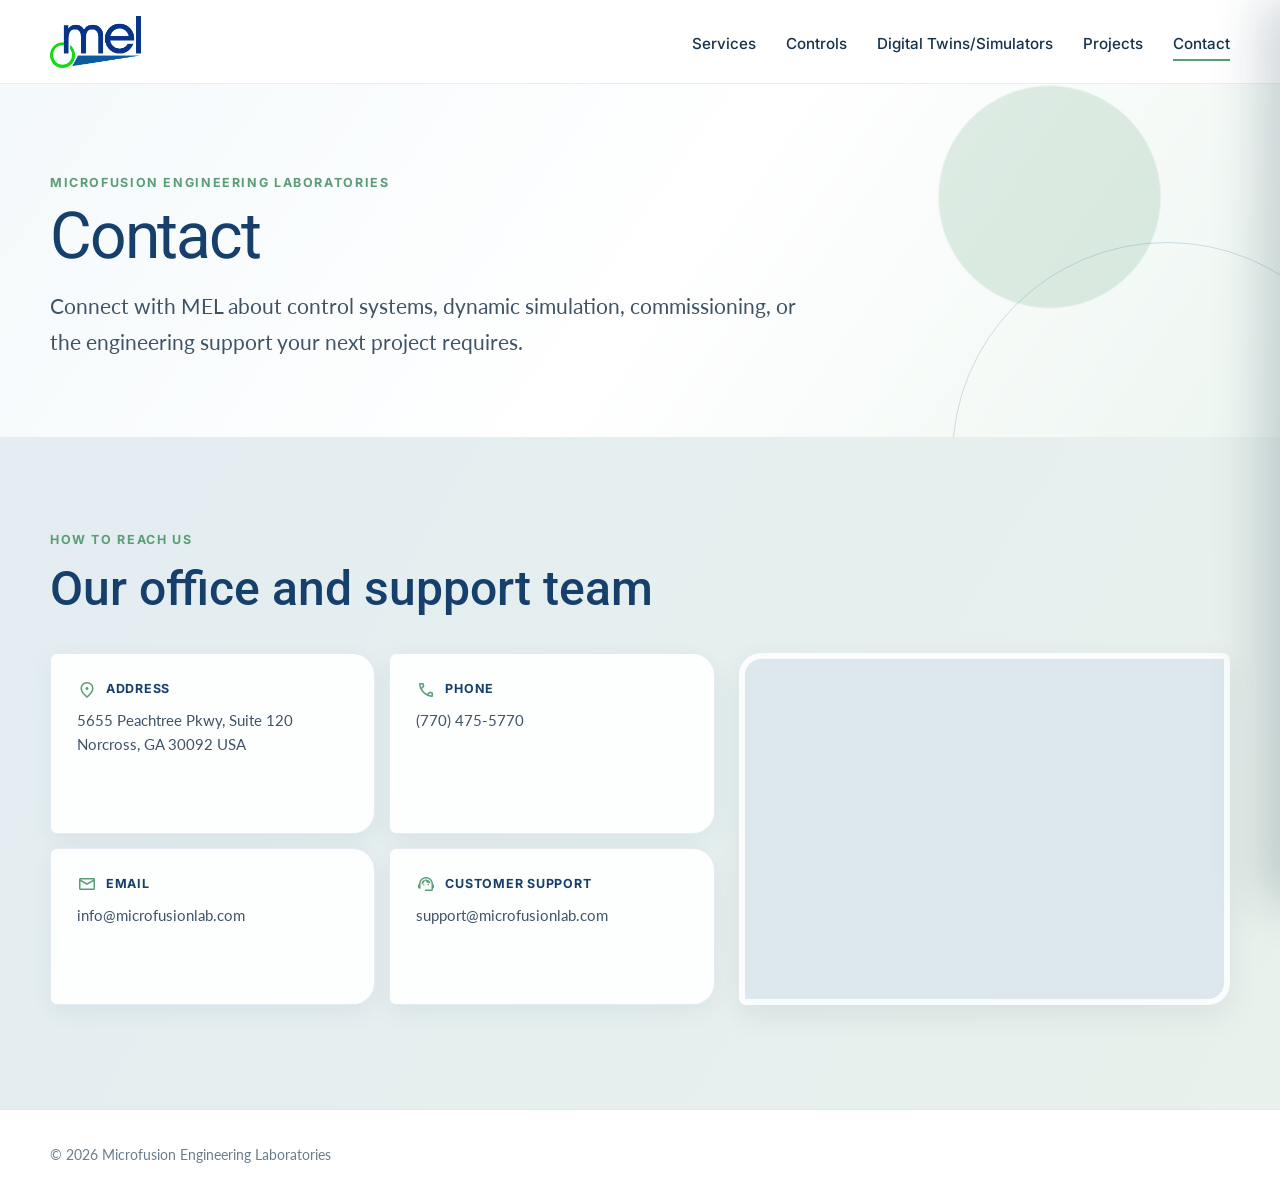
==== contact/index.html @ 8d06dac6 "updates to styling elements, layout, colors. Project page layout and image updates" ====
<!DOCTYPE html>
<html lang="en">
<head>
  <meta charset="UTF-8">
  <meta name="viewport" content="width=device-width, initial-scale=1.0">
  <meta name="description" content="Contact Microfusion Engineering Laboratories for control systems, simulation, commissioning, and engineering support.">
  <title>Contact | MicroFusion</title>

  <link rel="shortcut icon" href="../favicon.ico" type="image/x-icon">
  <link rel="preconnect" href="https://fonts.googleapis.com">
  <link rel="preconnect" href="https://fonts.gstatic.com" crossorigin>
  <link href="https://fonts.googleapis.com/css2?family=Inter:wght@300;400;500;600;700&family=Lato:wght@300;400;700&family=Roboto:wght@300;400;500;700&display=swap" rel="stylesheet">
  <link href="https://fonts.googleapis.com/css2?family=Material+Symbols+Outlined" rel="stylesheet">
  <link rel="stylesheet" href="../styles/main.css">
</head>

<body class="contact-page">
  <header class="site-header">
    <div class="container site-header__inner">
      <a href="../" class="site-header__logo" aria-label="MicroFusion home">
        <img src="../assets/images/mellogo-original.png" alt="MicroFusion Logo">
      </a>

      <nav class="site-nav" aria-label="Primary navigation">
        <a class="site-nav__link" href="../#services">Services</a>
        <a class="site-nav__link" href="../#controls">Controls</a>
        <a class="site-nav__link" href="../#digital-twins">Digital Twins/Simulators</a>
        <a class="site-nav__link" href="../projects/">Projects</a>
        <a class="site-nav__link active" href="./" aria-current="page">Contact</a>
      </nav>

      <button class="nav-toggle" id="navToggle" aria-label="Open menu" aria-controls="mobileNav" aria-expanded="false">☰</button>
    </div>
  </header>

  <div class="nav-backdrop" id="navBackdrop" hidden></div>

  <nav class="mobile-nav" id="mobileNav" aria-label="Mobile navigation" hidden>
    <div class="mobile-nav__header">
      <span class="mobile-nav__title">Menu</span>
      <button class="mobile-nav__close" id="navClose" aria-label="Close menu">✕</button>
    </div>
    <a class="mobile-nav__link" href="../#services">Services</a>
    <a class="mobile-nav__link" href="../#controls">Controls</a>
    <a class="mobile-nav__link" href="../#digital-twins">Digital Twins/Simulators</a>
    <a class="mobile-nav__link" href="../projects/">Projects</a>
    <a class="mobile-nav__link active" href="./" aria-current="page">Contact</a>
  </nav>

  <main>
    <section class="page-hero contact-hero">
      <div class="container page-hero__inner">
        <span class="eyebrow">MicroFusion Engineering Laboratories</span>
        <h1>Contact</h1>
        <p>
          Connect with MEL about control systems, dynamic simulation, commissioning,
          or the engineering support your next project requires.
        </p>
      </div>
    </section>

    <section class="contact-page-contact" aria-labelledby="contact-details-title">
      <div class="container">
        <div class="contact-page-heading">
          <span class="section-kicker">How to reach us</span>
          <h2 class="section-title" id="contact-details-title">Our office and support team</h2>
          <!-- <p>Reach our team directly or use the map to locate our Norcross, Georgia office.</p> -->
        </div>

        <div class="contact-layout">
          <div class="contact-panel">
            <div class="contact-card">
              <div class="contact-label">
                <span class="material-symbols-outlined contact-icon">location_on</span>
                Address
              </div>
              <div class="contact-value address">
                <a href="https://maps.app.goo.gl/mSvgAo5JVKXqEtjM9" target="_blank" rel="noopener noreferrer">
                  5655 Peachtree Pkwy, Suite 120<br>
                  Norcross, GA 30092 USA
                </a>
              </div>
            </div>

            <div class="contact-card">
              <div class="contact-label">
                <span class="material-symbols-outlined contact-icon">phone</span>
                Phone
              </div>
              <div class="contact-value">
                <a href="tel:+17704755770">(770) 475-5770</a>
              </div>
            </div>

            <div class="contact-card">
              <div class="contact-label">
                <span class="material-symbols-outlined contact-icon">email</span>
                Email
              </div>
              <div class="contact-value">
                <a href="mailto:info@microfusionlab.com">info@microfusionlab.com</a>
              </div>
            </div>

            <div class="contact-card">
              <div class="contact-label">
                <span class="material-symbols-outlined contact-icon">support_agent</span>
                Customer Support
              </div>
              <div class="contact-value">
                <a href="mailto:support@microfusionlab.com">support@microfusionlab.com</a>
              </div>
            </div>
          </div>

          <div class="map-card">
            <iframe
              src="https://www.google.com/maps/embed?pb=!1m18!1m12!1m3!1d3309.0489868190098!2d-84.22823152408021!3d33.9655803731898!2m3!1f0!2f0!3f0!3m2!1i1024!2i768!4f13.1!3m3!1m2!1s0x88f5a0b836dc0383%3A0xdf28c80600c2f435!2sMicrofusion%20Engineering!5e0!3m2!1sen!2sus!4v1772068698917!5m2!1sen!2sus"
              title="MicroFusion office location"
              allowfullscreen
              loading="lazy"
              referrerpolicy="no-referrer-when-downgrade">
            </iframe>
          </div>
        </div>
      </div>
    </section>
  </main>

  <footer class="site-footer">
    <div class="container site-footer__inner">
      <p>&copy; <span id="year">2026</span> Microfusion Engineering Laboratories</p>
    </div>
  </footer>

  <script type="module" src="../scripts/main.js"></script>
</body>
</html>
---- styles/main.css ----
:root {
  --brand: #173f6b;
  --brand-rgb: 23, 63, 107;
  --brand-light: #2e73a6;
  --brand-light-rgb: 46, 115, 166;
  --brand-green: #5a9d76;
  --brand-green-rgb: 90, 157, 118;
  --ink: #17324b;
  --text: #405365;
  --muted: #6b7d8c;
  --surface: #ffffff;
  --surface-soft: #f4f8fa;
  --line: #dfe8ed;
  --shadow-sm: 0 10px 30px rgba(20, 53, 78, 0.08);
  --shadow-lg: 0 28px 70px rgba(18, 48, 72, 0.16);
  --radius: 8px;
  --radius-lg: 26px;
  --container: 1180px;
  --header-height: 84px;
}

*,
*::before,
*::after {
  box-sizing: border-box;
}

html {
  scroll-behavior: smooth;
  scroll-padding-top: var(--header-height);
}

body {
  margin: 0;
  overflow-x: hidden;
  font-family: "Lato", sans-serif;
  color: var(--text);
  background: var(--surface);
  line-height: 1.65;
}

body.nav-open {
  overflow: hidden;
}

img {
  display: block;
  max-width: 100%;
}

a {
  color: inherit;
  text-decoration: none;
}

button,
input,
textarea {
  font: inherit;
}

.container {
  width: min(calc(100% - 40px), var(--container));
  margin-inline: auto;
}

.section {
  padding: 92px 0;
}

.section-title {
  margin: 0;
  font-family: "Roboto", sans-serif;
  font-size: clamp(2rem, 4vw, 3rem);
  font-weight: 500;
  line-height: 1.1;
  color: var(--brand);
}

.section-lead {
  max-width: 820px;
  margin: 20px auto 0;
  color: var(--text);
  font-size: 1.08rem;
  line-height: 1.75;
  text-align: center;
}

.section-kicker,
.eyebrow {
  display: inline-block;
  margin-bottom: 12px;
  font-family: "Inter", sans-serif;
  color: var(--brand-green);
  font-size: 0.78rem;
  font-weight: 700;
  letter-spacing: 0.13em;
  text-transform: uppercase;
}

.btn {
  display: inline-flex;
  align-items: center;
  justify-content: center;
  min-height: 46px;
  padding: 10px 22px;
  border: 1px solid var(--brand);
  border-radius: 999px;
  font-family: "Inter", sans-serif;
  font-size: 1.1rem;
  font-weight: 600;
  transition: color 180ms ease, background 180ms ease, transform 180ms ease, box-shadow 180ms ease;
}

.btn--primary {
  color: var(--brand);
  background: transparent;
}

.btn--primary:hover,
.btn--primary:focus-visible {
  color: #fff;
  background: var(--brand);
  box-shadow: 0 8px 20px rgba(var(--brand-rgb), 0.2);
  transform: translateY(-2px);
}

.btn-project {
  gap: 10px;
  min-height: 54px;
  padding: 8px 24px 8px 10px;
  border-color: rgba(var(--brand-green-rgb), 0.68);
  color: var(--brand);
  background: linear-gradient(120deg, rgba(var(--brand-green-rgb), 0.13), rgba(255, 255, 255, 0.96));
  box-shadow: 0 8px 22px rgba(var(--brand-rgb), 0.1);
  font-size: 1.1em;
}

.btn-project__icon {
  display: inline-flex;
  align-items: center;
  justify-content: center;
  width: 36px;
  height: 36px;
  border-radius: 50%;
  color: #fff;
  background: var(--brand-green);
  font-size: 1.25rem;
  font-variation-settings: "wght" 450;
  transition: color 180ms ease, background 180ms ease, transform 180ms ease;
}

.btn-project:hover,
.btn-project:focus-visible {
  border-color: var(--brand-green);
  background: var(--brand-green);
  box-shadow: 0 12px 28px rgba(var(--brand-green-rgb), 0.25);
}

.btn-project:hover .btn-project__icon,
.btn-project:focus-visible .btn-project__icon {
  color: var(--brand-green);
  background: #fff;
}

/* Header and navigation */
.site-header {
  position: sticky;
  z-index: 100;
  top: 0;
  height: var(--header-height);
  border-bottom: 1px solid rgba(var(--brand-rgb), 0.09);
  /* background: rgba(255, 255, 255, 0.94); */
  background: rgba(255, 255, 255, 0.2);
  backdrop-filter: blur(14px);
}

.site-header__inner {
  display: flex;
  align-items: center;
  justify-content: space-between;
  height: 100%;
}

.site-header__logo img,
.site-footer__logo img {
  width: auto;
  height: 52px;
}

.site-nav {
  display: flex;
  align-items: center;
  gap: 30px;
}

.site-nav__link {
  position: relative;
  padding: 31px 0 27px;
  font-family: "Inter", sans-serif;
  color: var(--ink);
  font-size: 0.95rem;
  font-weight: 500;
}

.site-nav__link::after {
  position: absolute;
  right: 0;
  bottom: 22px;
  left: 0;
  height: 2px;
  background: var(--brand-green);
  content: "";
  transform: scaleX(0);
  transform-origin: right;
  transition: transform 180ms ease;
}

.site-nav__link:hover::after,
.site-nav__link.active::after {
  transform: scaleX(1);
  transform-origin: left;
}

.nav-toggle,
.mobile-nav__close {
  border: 0;
  color: var(--brand);
  background: transparent;
  cursor: pointer;
}

.nav-toggle {
  display: none;
  padding: 8px;
  font-size: 1.6rem;
}

.nav-backdrop {
  position: fixed;
  z-index: 190;
  inset: 0;
  background: rgba(10, 35, 54, 0.42);
  opacity: 0;
  transition: opacity 250ms ease;
}

.mobile-nav {
  position: fixed;
  z-index: 200;
  top: 0;
  right: 0;
  display: flex;
  flex-direction: column;
  width: min(86vw, 360px);
  height: 100dvh;
  padding: 24px;
  /* background: #fff; */
  background: rgba(255, 255, 255, 0.9);
  box-shadow: -18px 0 48px rgba(18, 48, 72, 0.2);
  transform: translateX(100%);
  transition: transform 250ms ease;
}

.mobile-nav__header {
  display: flex;
  align-items: center;
  justify-content: space-between;
  padding-bottom: 18px;
  border-bottom: 1px solid var(--line);
}

.mobile-nav__title {
  font-family: "Roboto", sans-serif;
  color: var(--brand);
  font-size: 1.3rem;
  font-weight: 500;
}

.mobile-nav__close {
  padding: 6px;
  font-size: 1.3rem;
}

.mobile-nav__link {
  padding: 16px 4px;
  border-bottom: 1px solid var(--line);
  font-family: "Inter", sans-serif;
  /* color: var(--ink); */
  color: var(--brand);
  font-weight: 500;
}

.mobile-nav__link.active {
  color: var(--brand-green);
}

.nav-open .nav-backdrop {
  opacity: 1;
}

.nav-open .mobile-nav {
  transform: translateX(0);
}

/* Support the shared navigation script used by the homepage. */
.mobile-nav.is-open {
  transform: translateX(0);
}

body:has(.mobile-nav.is-open) .nav-backdrop {
  opacity: 1;
}

/* Homepage-compatible foundations */
.hero__inner {
  display: grid;
  grid-template-columns: 1fr 1fr;
  align-items: center;
  gap: 70px;
}

.hero__title {
  margin: 0 0 22px;
  font-family: "Roboto", sans-serif;
  color: var(--brand);
  font-size: clamp(2.5rem, 5vw, 4rem);
  font-weight: 400;
  line-height: 1.02;
}

.hero__text {
  margin: 0 0 30px;
  font-size: 1.08rem;
}

.hero__image {
  width: 100%;
  border-radius: var(--radius-lg);
  box-shadow: var(--shadow-lg);
}

.services,
.digital-twins {
  background: var(--surface-soft);
}

.feature-grid {
  display: grid;
  grid-template-columns: repeat(3, minmax(0, 1fr));
  gap: 24px;
  margin-top: 46px;
}

.feature-card {
  position: relative;
  overflow: hidden;
  padding: 30px;
  border: 1px solid rgba(var(--brand-light-rgb), 0.16);
  border-radius: var(--radius);
  background: #fff;
  box-shadow: var(--shadow-sm);
}

.feature-card::after {
  position: absolute;
  top: -58px;
  right: -58px;
  width: 116px;
  height: 116px;
  border-radius: 50%;
  background: rgba(var(--brand-light-rgb), 0.1);
  content: "";
}

.feature-icon {
  color: var(--brand-green);
  font-size: 2rem;
}

.feature-label {
  display: block;
  margin-top: 14px;
  font-family: "Roboto", sans-serif;
  color: var(--brand);
  font-size: 1.25rem;
  font-weight: 500;
}

.section-cta {
  margin-top: 26px;
  text-align: center;
}

/* Homepage rhythm and section alignment */
.home-page .section {
  padding-block: 74px;
}

.home-page .hero.section {
  padding-block: 68px;
}

.home-page .services {
  padding-block: 62px;
}

.home-page .services .section-title,
.home-page .controls .section-title,
.home-page .digital-twins .section-title {
  text-align: center;
}

.home-page .services .section-lead,
.home-page .controls .section-lead,
.home-page .digital-twins .section-lead {
  max-width: 900px;
  margin-top: 16px;
  text-align: center;
}

.home-page .feature-grid {
  grid-auto-rows: 1fr;
  margin-top: 36px;
}

.home-page .feature-card {
  display: flex;
  flex-direction: column;
  min-height: 320px;
}

.home-page .feature-card p {
  margin-bottom: 0;
}

.home-page .section-cta + .feature-grid {
  margin-top: 34px;
}

/* Projects page */
.page-hero {
  position: relative;
  overflow: hidden;
  padding: 94px 0 86px;
  background:
    radial-gradient(circle at 82% 32%, rgba(var(--brand-green-rgb), 0.18) 0 110px, transparent 112px),
    linear-gradient(125deg, #f4f9fb 0%, #fff 52%, #edf6f1 100%);
}

.page-hero::after {
  position: absolute;
  right: -8vw;
  bottom: -235px;
  width: 430px;
  height: 430px;
  border: 1px solid rgba(var(--brand-light-rgb), 0.22);
  border-radius: 50%;
  content: "";
}

.page-hero__inner {
  position: relative;
  z-index: 1;
}

.page-hero h1 {
  max-width: 760px;
  margin: 0 0 20px;
  font-family: "Roboto", sans-serif;
  color: var(--brand);
  font-size: clamp(3rem, 7vw, 4rem);
  font-weight: 400;
  letter-spacing: -0.035em;
  line-height: 0.98;
}

.page-hero p {
  max-width: 730px;
  margin: 0;
  color: var(--text);
  font-size: clamp(1.05rem, 1.7vw, 1.3rem);
  line-height: 1.7;
}

.projects-showcase {
  position: relative;
  overflow: hidden;
  padding-top: 110px;
  /* padding-top: 110px; */
  padding-top: 50px;
}

.projects-showcase::before {
  position: absolute;
  top: 330px;
  /* top: 330px; */
  right: -230px;
  width: 560px;
  height: 560px;
  border-radius: 50%;
  background: rgba(var(--brand-light-rgb), 0.035);
  content: "";
}

.projects-intro {
  display: grid;
  grid-template-columns: 0.8fr 1.2fr;
  align-items: end;
  gap: 70px;
  margin-bottom: 66px;
  margin-bottom: 50px;
}

.projects-intro p {
  max-width: 610px;
  margin: 0 0 4px;
  padding-left: 28px;
  border-left: 2px solid rgba(var(--brand-green-rgb), 0.55);
  font-size: 1.08rem;
}

.projects-flow {
  position: relative;
  display: grid;
  grid-template-columns: minmax(0, 1.07fr) minmax(360px, 0.93fr);
  align-items: start;
  gap: 0;
  padding: 42px 36px 58px 0;
}

.projects-flow::before {
  position: absolute;
  z-index: -1;
  inset: 0 0 0 8%;
  border-radius: 52px 12px 52px 12px;
  background: linear-gradient(145deg, #f4f8fa 0%, #f9fcfb 52%, #eef7f1 100%);
  content: "";
}

.projects-flow::after {
  position: absolute;
  z-index: -1;
  top: -25px;
  right: 25%;
  width: 150px;
  height: 75px;
  border: 1px solid rgba(var(--brand-green-rgb), 0.28);
  border-bottom: 0;
  border-radius: 150px 150px 0 0;
  content: "";
}

.project-list {
  position: relative;
  z-index: 3;
  display: flex;
  flex-direction: column;
  gap: 13px;
}

.project-item {
  display: grid;
  grid-template-columns: 42px minmax(0, 1fr);
  gap: 18px;
  padding: 23px 26px;
  border: 1px solid rgba(var(--brand-rgb), 0.09);
  border-radius: 6px 24px 24px 6px;
  background: rgba(255, 255, 255, 0.96);
  box-shadow: 0 8px 26px rgba(23, 63, 107, 0.055);
  transition: border-color 180ms ease, box-shadow 180ms ease, transform 180ms ease;
}

.project-item:nth-child(3n + 2) {
  margin-right: -24px;
  margin-left: 24px;
}

.project-item:nth-child(3n) {
  margin-right: -44px;
  margin-left: 44px;
}

.project-item:hover {
  border-color: rgba(var(--brand-green-rgb), 0.45);
  box-shadow: 0 15px 36px rgba(23, 63, 107, 0.1);
  transform: translateX(6px);
}

.project-item__number {
  padding-top: 2px;
  font-family: "Inter", sans-serif;
  color: var(--brand-green);
  font-size: 0.73rem;
  font-weight: 700;
  letter-spacing: 0.1em;
}

.project-item h3 {
  margin: 0 0 7px;
  font-family: "Roboto", sans-serif;
  color: var(--brand);
  font-size: clamp(1.12rem, 1.6vw, 1.35rem);
  font-weight: 500;
  line-height: 1.28;
}

.project-item p {
  margin: 0;
  color: var(--text);
  font-size: 0.95rem;
  line-height: 1.58;
}

.project-visual {
  position: sticky;
  z-index: 2;
  top: calc(var(--header-height) + 28px);
  min-height: 720px;
  margin-left: -22px;
}

.project-collage {
  position: relative;
  min-height: 720px;
}

.project-collage::before {
  position: absolute;
  top: 80px;
  right: 22px;
  width: 310px;
  height: 310px;
  border-radius: 50%;
  background: linear-gradient(145deg, rgba(var(--brand-light-rgb), 0.15), rgba(var(--brand-green-rgb), 0.13));
  content: "";
}

.collage-photo {
  position: absolute;
  overflow: hidden;
  margin: 0;
  border: 7px solid #fff;
  background: #e7eef2;
  box-shadow: var(--shadow-lg);
}

.collage-photo img {
  width: 100%;
  height: 100%;
  object-fit: cover;
  transition: transform 600ms ease;
}

.collage-photo:hover img {
  transform: scale(1.04);
}

.collage-photo--one {
  z-index: 1;
  top: 18px;
  left: 8%;
  width: 78%;
  aspect-ratio: 4 / 3;
  border-radius: 7px 60px 7px 7px;
  transform: rotate(2.5deg);
}

.collage-photo--two {
  z-index: 3;
  top: 246px;
  right: -10px;
  width: 64%;
  aspect-ratio: 5 / 4;
  border-radius: 50% 7px 7px 7px;
  transform: rotate(-3deg);
}

.collage-photo--three {
  z-index: 2;
  top: 390px;
  left: 2%;
  width: 63%;
  aspect-ratio: 4 / 3;
  border-radius: 7px 7px 58px 7px;
  transform: rotate(3.5deg);
}

.collage-photo--four {
  z-index: 4;
  right: 5%;
  bottom: 8px;
  width: 52%;
  aspect-ratio: 1 / 1;
  border-radius: 50%;
  transform: rotate(-2deg);
}

.collage-caption {
  position: absolute;
  z-index: 6;
  top: 184px;
  left: -12px;
  display: flex;
  align-items: center;
  gap: 12px;
  padding: 14px 18px;
  border-radius: 999px;
  color: #fff;
  background: var(--brand);
  box-shadow: 0 14px 30px rgba(var(--brand-rgb), 0.25);
}

.collage-caption .material-symbols-outlined {
  color: #a9d7b9;
}

.collage-caption p {
  margin: 0;
  font-size: 0.8rem;
  line-height: 1.35;
}

.collage-caption strong {
  font-family: "Inter", sans-serif;
  font-weight: 600;
}

/* Contact and footer */
.contact {
  background: linear-gradient(120deg, #edf5f8, #f3f8f4);
  background: linear-gradient(120deg, #e3edf2, #e8f1eb);
}

.contact__inner {
  display: flex;
  align-items: center;
  justify-content: space-between;
  gap: 50px;
}

.contact__content .section-lead {
  max-width: 680px;
  margin: 16px 0 0;
  text-align: left;
}

.contact .btn {
  flex: 0 0 auto;
}

.home-contact {
  position: relative;
  overflow: hidden;
  padding-block: 58px !important;
}

.contact-heading {
  position: relative;
  z-index: 1;
  display: flex;
  align-items: end;
  justify-content: space-between;
  gap: 48px;
  margin-bottom: 28px;
}

.contact-heading .section-kicker {
  margin-bottom: 7px;
}

.contact-heading p {
  max-width: 590px;
  margin: 0 0 4px;
  color: var(--text);
  font-size: 1.03rem;
  line-height: 1.6;
}

.contact-layout {
  position: relative;
  z-index: 1;
  display: grid;
  grid-template-columns: minmax(0, 1.15fr) minmax(340px, 0.85fr);
  gap: 24px;
  align-items: stretch;
}

.contact-heading .section-title {
    font-size: 2.5em;
}

.contact-panel {
  display: grid;
  grid-template-columns: repeat(2, minmax(0, 1fr));
  gap: 14px;
}

.contact-card {
  min-width: 0;
  padding: 20px 22px;
  border: 1px solid rgba(var(--brand-rgb), 0.1);
  border-radius: 7px 22px 22px 7px;
  background: rgba(255, 255, 255, 0.9);
  box-shadow: 0 8px 24px rgba(var(--brand-rgb), 0.055);
}

.contact-label {
  display: flex;
  align-items: center;
  gap: 9px;
  margin-bottom: 9px;
  font-family: "Inter", sans-serif;
  color: var(--brand);
  font-size: 0.78rem;
  font-weight: 700;
  letter-spacing: 0.06em;
  text-transform: uppercase;
}

.contact-icon {
  color: var(--brand-green);
  font-size: 1.25rem;
}

.contact-value {
  overflow-wrap: anywhere;
  color: var(--text);
  font-size: 0.95rem;
  line-height: 1.55;
}

.contact-value a {
  transition: color 180ms ease;
}

.contact-value a:hover,
.contact-value a:focus-visible {
  color: var(--brand-light);
}

.map-card {
  overflow: hidden;
  min-height: 250px;
  border: 6px solid rgba(255, 255, 255, 0.88);
  border-radius: 22px 7px 22px 7px;
  background: #dce8ed;
  box-shadow: var(--shadow-sm);
}

.map-card iframe {
  display: block;
  width: 100%;
  height: 100%;
  min-height: 250px;
  border: 0;
}

.site-footer {
  padding: 34px 0;
  border-top: 1px solid rgba(var(--brand-rgb), 0.12);
  background: #fff;
}

.site-footer__inner {
  display: flex;
  align-items: center;
  justify-content: space-between;
  gap: 30px;
}

.site-footer p {
  margin: 0;
  color: var(--muted);
  font-size: 0.86rem;
}

@media (max-width: 1040px) {
  .site-nav {
    gap: 20px;
  }

  .projects-flow {
    grid-template-columns: minmax(0, 1.1fr) minmax(310px, 0.9fr);
  }

  .project-item:nth-child(3n + 2) {
    margin-right: -14px;
    margin-left: 14px;
  }

  .project-item:nth-child(3n) {
    margin-right: -26px;
    margin-left: 26px;
  }

  .project-visual,
  .project-collage {
    min-height: 620px;
  }
}

@media (max-width: 860px) {
  :root {
    --header-height: 74px;
  }

  .section {
    padding: 72px 0;
  }

  .site-header__logo img {
    height: 46px;
  }

  .site-nav {
    display: none;
  }

  .nav-toggle {
    display: block;
  }

  .hero__inner,
  .projects-intro {
    grid-template-columns: 1fr;
    gap: 30px;
  }

  .feature-grid {
    grid-template-columns: repeat(2, minmax(0, 1fr));
  }

  .home-page .section,
  .home-page .hero.section {
    padding-block: 60px;
  }

  .contact-heading {
    align-items: flex-start;
    flex-direction: column;
    gap: 14px;
  }

  .contact-layout {
    grid-template-columns: 1fr;
  }

  .map-card,
  .map-card iframe {
    min-height: 300px;
  }

  .projects-intro p {
    max-width: 680px;
  }

  .projects-flow {
    display: flex;
    flex-direction: column;
    padding: 28px 24px 40px;
  }

  .projects-flow::before {
    inset: 0;
    border-radius: 32px 8px 32px 8px;
  }

  .project-visual {
    position: relative;
    top: auto;
    order: -1;
    width: 100%;
    min-height: 490px;
    margin: 0 0 36px;
  }

  .project-collage {
    min-height: 490px;
  }

  .collage-photo--one {
    left: 6%;
    width: 55%;
  }

  .collage-photo--two {
    top: 90px;
    right: 5%;
    width: 47%;
  }

  .collage-photo--three {
    top: 250px;
    left: 13%;
    width: 43%;
  }

  .collage-photo--four {
    right: 15%;
    bottom: 0;
    width: 34%;
  }

  .collage-caption {
    top: 214px;
    left: 46%;
  }

  .project-item,
  .project-item:nth-child(3n + 2),
  .project-item:nth-child(3n) {
    margin: 0;
  }
}

@media (max-width: 620px) {
  .container {
    width: min(calc(100% - 28px), var(--container));
  }

  .section {
    padding: 60px 0;
  }

  .page-hero {
    padding: 70px 0 64px;
  }

  .page-hero h1 {
    font-size: clamp(2.75rem, 15vw, 4.25rem);
  }

  .feature-grid {
    grid-template-columns: 1fr;
  }

  .home-page .feature-card {
    min-height: 0;
  }

  .home-page .section,
  .home-page .hero.section,
  .home-page .services {
    padding-block: 50px;
  }

  .home-contact {
    padding-block: 46px !important;
  }

  .contact-panel {
    grid-template-columns: 1fr;
  }

  .contact-card {
    padding: 18px;
  }

  .projects-showcase {
    padding-top: 72px;
  }

  .projects-intro {
    margin-bottom: 42px;
  }

  .projects-intro p {
    padding-left: 18px;
  }

  .projects-flow {
    padding: 18px 12px 28px;
  }

  .project-visual,
  .project-collage {
    min-height: 370px;
  }

  .collage-photo {
    border-width: 4px;
  }

  .collage-photo--one {
    left: 2%;
    width: 62%;
  }

  .collage-photo--two {
    top: 76px;
    right: 0;
    width: 52%;
  }

  .collage-photo--three {
    top: 205px;
    left: 7%;
    width: 48%;
  }

  .collage-photo--four {
    right: 8%;
    width: 38%;
  }

  .collage-caption {
    top: 170px;
    left: 38%;
    padding: 10px 13px;
  }

  .collage-caption p {
    font-size: 0.7rem;
  }

  .project-item {
    grid-template-columns: 32px minmax(0, 1fr);
    gap: 10px;
    padding: 20px 16px;
    border-radius: 5px 18px 18px 5px;
  }

  .contact__inner,
  .site-footer__inner {
    align-items: flex-start;
    flex-direction: column;
  }

  .site-footer__logo img {
    height: 44px;
  }
}

/* Simplified projects list and balanced image gallery */
.projects-flow {
  display: grid;
  grid-template-columns: minmax(0, 1.04fr) minmax(360px, 0.96fr);
  gap: clamp(42px, 6vw, 82px);
  padding: 0;
}

.projects-flow::before,
.projects-flow::after {
  content: none;
}

.project-list {
  gap: 0;
  border-top: 1px solid rgba(var(--brand-rgb), 0.18);
}

.project-item,
.project-item:nth-child(3n + 2),
.project-item:nth-child(3n) {
  display: grid;
  grid-template-columns: 38px minmax(0, 1fr);
  gap: 18px;
  margin: 0;
  padding: 25px 0;
  border: 0;
  border-bottom: 1px solid rgba(var(--brand-rgb), 0.18);
  border-radius: 0;
  background: transparent;
  box-shadow: none;
  transform: none;
}

.project-item:hover {
  border-color: rgba(var(--brand-green-rgb), 0.65);
  box-shadow: none;
  transform: none;
}

.project-item__number {
  padding-top: 4px;
  color: var(--brand-green);
}

.project-item h3 {
  margin-bottom: 6px;
}

.project-visual {
  position: sticky;
  top: calc(var(--header-height) + 28px);
  min-height: 0;
  margin: 0;
}

.project-gallery {
  display: grid;
  grid-template-columns: repeat(2, minmax(0, 1fr));
  gap: 18px;
}

.project-photo {
  overflow: hidden;
  margin: 0;
  border: 5px solid #fff;
  border-radius: 9px;
  background: #e7eef2;
  box-shadow: 0 14px 34px rgba(var(--brand-rgb), 0.12);
}

.project-photo img {
  width: 100%;
  height: auto;
}

@media (max-width: 860px) {
  .projects-flow {
    grid-template-columns: 1fr;
    gap: 42px;
    padding: 0;
  }

  .project-visual {
    position: relative;
    top: auto;
    order: -1;
    width: 100%;
    min-height: 0;
    margin: 0;
  }
}

@media (max-width: 620px) {
  .project-gallery {
    gap: 10px;
  }

  .project-photo {
    border-width: 3px;
    border-radius: 7px;
  }

  .project-item,
  .project-item:nth-child(3n + 2),
  .project-item:nth-child(3n) {
    grid-template-columns: 30px minmax(0, 1fr);
    gap: 10px;
    padding: 21px 0;
  }
}

/* Alternating project pairs */
.projects-intro {
  grid-template-columns: minmax(0, 0.72fr) minmax(0, 1.28fr);
  align-items: center;
  gap: clamp(42px, 6vw, 76px);
  padding: 34px 40px;
  border: 1px solid rgba(var(--brand-green-rgb), 0.2);
  border-radius: 8px 28px 8px 28px;
  background: linear-gradient(120deg, rgba(var(--brand-green-rgb), 0.12), rgba(var(--brand-light-rgb), 0.065));
  box-shadow: 0 12px 34px rgba(var(--brand-rgb), 0.055);
}

.projects-intro p {
  width: 100%;
  max-width: none;
  padding-left: 0;
  border-left: 0;
}

.project-item__marker {
  padding-top: 2px;
  color: var(--brand-green);
  font-size: 1.35rem;
  font-variation-settings: "wght" 450;
}

.project-groups {
  display: flex;
  flex-direction: column;
}

.project-group {
  display: grid;
  grid-template-columns: minmax(0, 0.72fr) minmax(0, 1.28fr);
  align-items: center;
  gap: clamp(42px, 6vw, 76px);
  padding: 44px 0;
  border-top: 0;
}

.project-group--reverse {
  grid-template-columns: minmax(0, 1.28fr) minmax(0, 0.72fr);
}

.project-group:first-child {
  padding-top: 18px;
  border-top: 0;
}

.project-group:last-child {
  padding-bottom: 8px;
}

.project-group--reverse .project-gallery {
  order: -1;
}

.project-group .project-list {
  gap: 34px;
  width: 100%;
  border-top: 0;
}

.project-group .project-item,
.project-group .project-item:nth-child(3n + 2),
.project-group .project-item:nth-child(3n) {
  min-height: 0;
  padding: 0;
  border-bottom: 0;
}

.project-group .project-gallery {
  display: grid;
  grid-template-columns: repeat(2, minmax(0, 1fr));
  align-items: stretch;
  gap: 16px;
}

.project-group .project-photo {
  border-width: 4px;
  border-radius: 8px;
}

.project-group .project-photo img {
  width: 100%;
  height: 100%;
  aspect-ratio: 4 / 3;
  object-fit: cover;
}

.project-group .project-photo:nth-child(2) {
  transform: translateY(24px);
}

@media (max-width: 860px) {
  .project-group {
    grid-template-columns: 1fr;
    gap: 34px;
    padding: 54px 0;
  }

  .project-group:first-child {
    padding-top: 0;
  }

  .project-group--reverse .project-gallery {
    order: 0;
  }

  .projects-intro {
    grid-template-columns: 1fr;
    gap: 24px;
    padding: 30px;
  }

  .project-group .project-item,
  .project-group .project-item:nth-child(3n + 2),
  .project-group .project-item:nth-child(3n) {
    min-height: 0;
  }
}

@media (max-width: 620px) {
  .project-group {
    gap: 28px;
    padding: 44px 0;
  }

  .project-group .project-gallery {
    gap: 10px;
  }

  .projects-intro {
    padding: 25px 22px;
    border-radius: 7px 20px 7px 20px;
  }
}

/* Dedicated contact page */
.contact-page .page-hero {
  padding-block: 84px 78px;
}

.contact-page .page-hero p {
  max-width: 760px;
}

.contact-page-contact {
  padding-block: 88px 104px;
  background: linear-gradient(120deg, #e3edf2, #e8f1eb);
}

.contact-page-heading {
  max-width: 720px;
  margin-bottom: 38px;
}

.contact-page-heading .section-title {
  font-size: clamp(2rem, 4vw, 3rem);
}

.contact-page-heading p {
  margin: 14px 0 0;
  font-size: 1.05rem;
}

.contact-page .contact-card {
  padding: 25px 26px;
}

.contact-page .map-card,
.contact-page .map-card iframe {
  min-height: 340px;
}

@media (max-width: 860px) {
  .contact-page .page-hero {
    padding-block: 68px 64px;
  }

  .contact-page-contact {
    padding-block: 68px 78px;
  }
}

@media (max-width: 620px) {
  .contact-page-contact {
    padding-block: 56px 64px;
  }

  .contact-page-heading {
    margin-bottom: 30px;
  }

  .contact-page .contact-card {
    padding: 20px;
  }
}

@media (prefers-reduced-motion: reduce) {
  html {
    scroll-behavior: auto;
  }

  *,
  *::before,
  *::after {
    scroll-behavior: auto !important;
    transition-duration: 0.01ms !important;
  }
}
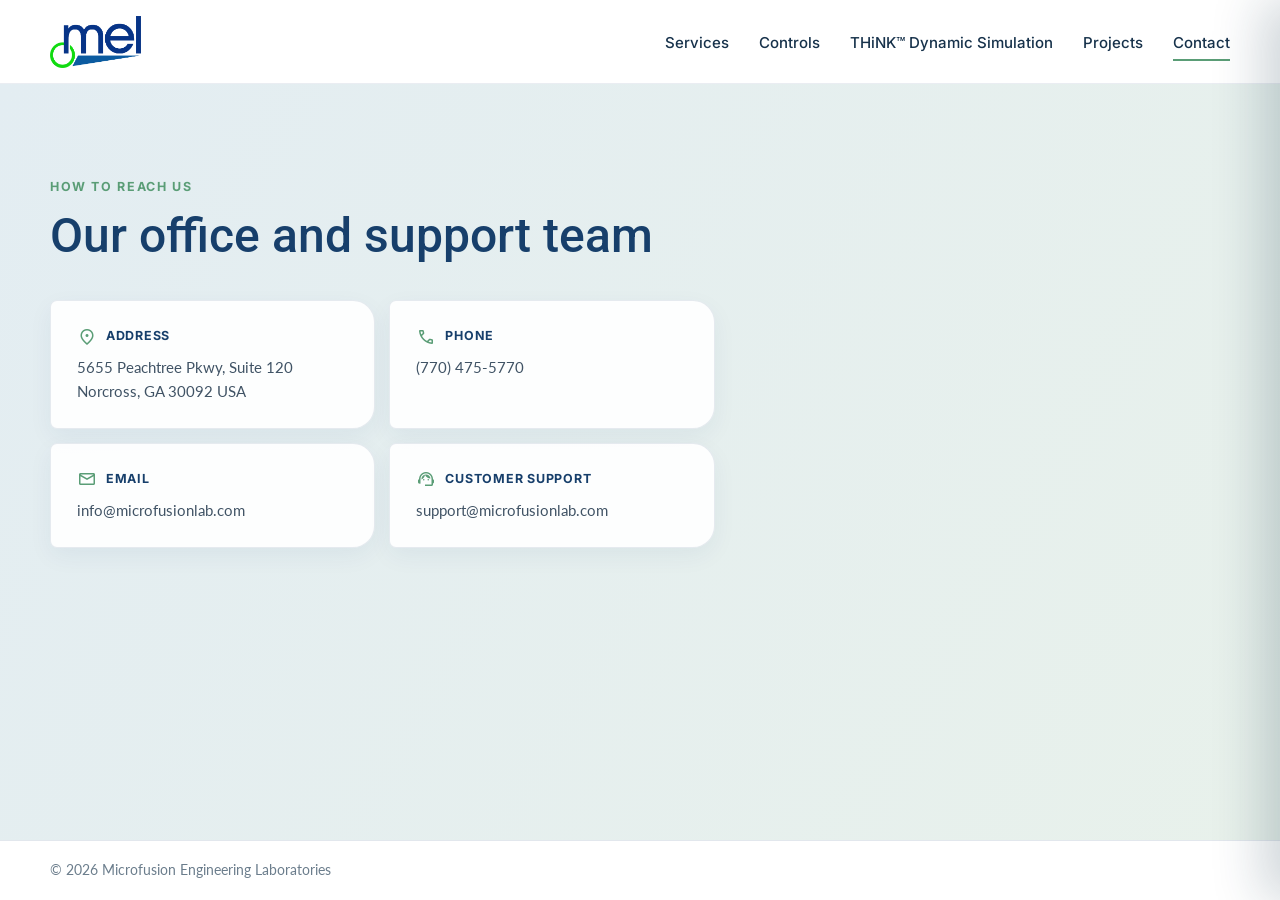
==== commit 8e55cdd1: "addition of content to home page, styling updates" ====
--- a/contact/index.html
+++ b/contact/index.html
@@ -24,7 +24,7 @@
       <nav class="site-nav" aria-label="Primary navigation">
         <a class="site-nav__link" href="../#services">Services</a>
         <a class="site-nav__link" href="../#controls">Controls</a>
-        <a class="site-nav__link" href="../#digital-twins">Digital Twins/Simulators</a>
+        <a class="site-nav__link" href="../#digital-twins">THiNK™ Dynamic Simulation</a>
         <a class="site-nav__link" href="../projects/">Projects</a>
         <a class="site-nav__link active" href="./" aria-current="page">Contact</a>
       </nav>
@@ -42,13 +42,13 @@
     </div>
     <a class="mobile-nav__link" href="../#services">Services</a>
     <a class="mobile-nav__link" href="../#controls">Controls</a>
-    <a class="mobile-nav__link" href="../#digital-twins">Digital Twins/Simulators</a>
+    <a class="mobile-nav__link" href="../#digital-twins">THiNK™ Dynamic Simulation</a>
     <a class="mobile-nav__link" href="../projects/">Projects</a>
     <a class="mobile-nav__link active" href="./" aria-current="page">Contact</a>
   </nav>
 
   <main>
-    <section class="page-hero contact-hero">
+    <!-- <section class="page-hero contact-hero">
       <div class="container page-hero__inner">
         <span class="eyebrow">MicroFusion Engineering Laboratories</span>
         <h1>Contact</h1>
@@ -57,7 +57,7 @@
           or the engineering support your next project requires.
         </p>
       </div>
-    </section>
+    </section> -->
 
     <section class="contact-page-contact" aria-labelledby="contact-details-title">
       <div class="container">
@@ -113,7 +113,7 @@
             </div>
           </div>
 
-          <div class="map-card">
+          <!-- <div class="map-card">
             <iframe
               src="https://www.google.com/maps/embed?pb=!1m18!1m12!1m3!1d3309.0489868190098!2d-84.22823152408021!3d33.9655803731898!2m3!1f0!2f0!3f0!3m2!1i1024!2i768!4f13.1!3m3!1m2!1s0x88f5a0b836dc0383%3A0xdf28c80600c2f435!2sMicrofusion%20Engineering!5e0!3m2!1sen!2sus!4v1772068698917!5m2!1sen!2sus"
               title="MicroFusion office location"
@@ -121,7 +121,7 @@
               loading="lazy"
               referrerpolicy="no-referrer-when-downgrade">
             </iframe>
-          </div>
+          </div> -->
         </div>
       </div>
     </section>
--- a/styles/main.css
+++ b/styles/main.css
@@ -26,11 +26,16 @@
 }
 
 html {
+  min-height: 100%;
   scroll-behavior: smooth;
   scroll-padding-top: var(--header-height);
 }
 
 body {
+  display: flex;
+  flex-direction: column;
+  min-height: 100vh;
+  min-height: 100dvh;
   margin: 0;
   overflow-x: hidden;
   font-family: "Lato", sans-serif;
@@ -39,6 +44,10 @@
   line-height: 1.65;
 }
 
+main {
+  flex: 1;
+}
+
 body.nav-open {
   overflow: hidden;
 }
@@ -64,17 +73,73 @@
   margin-inline: auto;
 }
 
-.section {
+/* .section {
   padding: 92px 0;
-}
+} */
 
 .section-title {
   margin: 0;
   font-family: "Roboto", sans-serif;
-  font-size: clamp(2rem, 4vw, 3rem);
+  font-size: clamp(2rem, 4vw, 2.75rem);
   font-weight: 500;
   line-height: 1.1;
   color: var(--brand);
+}
+
+.section-title--graphic {
+  display: grid;
+  grid-template-columns: repeat(2, minmax(0, 1fr));
+  align-items: center;
+  gap: clamp(18px, 3vw, 38px);
+  width: 100%;
+  color: #5f8fcf;
+  font-size: clamp(2.25rem, 2.4vw, 3rem);
+  /* font-size: 2rem; */
+}
+
+.section-title__half {
+  display: grid;
+  width: 100%;
+  line-height: 1.1;
+}
+
+.section-title__half::before,
+.section-title__half::after {
+  width:85%;
+  height: clamp(11px, 1.5vw, 18px);
+  background: linear-gradient(180deg, #4f83c2 0%, #76a5d9 100%);
+  /* background: linear-gradient(180deg, var(--brand) 0%, var(--brand-light) 100%); */
+  content: "";
+}
+
+.section-title__half--first {
+  grid-template-rows: auto auto;
+  gap: 6px;
+  text-align: center;
+}
+
+.section-title__half--first::before {
+  display: none;
+}
+
+.section-title__half--first::after {
+  clip-path: polygon(0 0, 84% 0, 100% 100%, 0 100%);
+  justify-self: end;
+}
+
+.section-title__half--second {
+  grid-template-rows: auto auto;
+  gap: 6px;
+  text-align: left;
+}
+
+.section-title__half--second::before {
+  clip-path: polygon(16% 0, 100% 0, 100% 100%, 0 100%);
+  justify-self: start;
+}
+
+.section-title__half--second::after {
+  display: none;
 }
 
 .section-lead {
@@ -107,7 +172,7 @@
   border: 1px solid var(--brand);
   border-radius: 999px;
   font-family: "Inter", sans-serif;
-  font-size: 1.1rem;
+  font-size: .94rem;
   font-weight: 600;
   transition: color 180ms ease, background 180ms ease, transform 180ms ease, box-shadow 180ms ease;
 }
@@ -133,7 +198,7 @@
   color: var(--brand);
   background: linear-gradient(120deg, rgba(var(--brand-green-rgb), 0.13), rgba(255, 255, 255, 0.96));
   box-shadow: 0 8px 22px rgba(var(--brand-rgb), 0.1);
-  font-size: 1.1em;
+  font-size: 1em;
 }
 
 .btn-project__icon {
@@ -155,12 +220,14 @@
   border-color: var(--brand-green);
   background: var(--brand-green);
   box-shadow: 0 12px 28px rgba(var(--brand-green-rgb), 0.25);
+  transform: translateY(-3px);
 }
 
 .btn-project:hover .btn-project__icon,
 .btn-project:focus-visible .btn-project__icon {
   color: var(--brand-green);
   background: #fff;
+  transform: translateX(2px);
 }
 
 /* Header and navigation */
@@ -170,8 +237,8 @@
   top: 0;
   height: var(--header-height);
   border-bottom: 1px solid rgba(var(--brand-rgb), 0.09);
-  /* background: rgba(255, 255, 255, 0.94); */
-  background: rgba(255, 255, 255, 0.2);
+  background: rgba(255, 255, 255, 0.94);
+  background: rgba(255, 255, 255, 0.5);
   backdrop-filter: blur(14px);
 }
 
@@ -199,7 +266,7 @@
   padding: 31px 0 27px;
   font-family: "Inter", sans-serif;
   color: var(--ink);
-  font-size: 0.95rem;
+  font-size: 0.94rem;
   font-weight: 500;
 }
 
@@ -255,7 +322,6 @@
   width: min(86vw, 360px);
   height: 100dvh;
   padding: 24px;
-  /* background: #fff; */
   background: rgba(255, 255, 255, 0.9);
   box-shadow: -18px 0 48px rgba(18, 48, 72, 0.2);
   transform: translateX(100%);
@@ -286,8 +352,7 @@
   padding: 16px 4px;
   border-bottom: 1px solid var(--line);
   font-family: "Inter", sans-serif;
-  /* color: var(--ink); */
-  color: var(--brand);
+  color: var(--ink);
   font-weight: 500;
 }
 
@@ -324,7 +389,7 @@
   margin: 0 0 22px;
   font-family: "Roboto", sans-serif;
   color: var(--brand);
-  font-size: clamp(2.5rem, 5vw, 4rem);
+  font-size: clamp(2.5rem, 5vw, 3.6rem);
   font-weight: 400;
   line-height: 1.02;
 }
@@ -340,6 +405,57 @@
   box-shadow: var(--shadow-lg);
 }
 
+.section-image {
+  display: block;
+  width: min(100%, 600px);
+  height: auto;
+  margin: 34px auto 0;
+  border-radius: var(--radius-lg);
+  box-shadow: var(--shadow-lg);
+}
+
+.section-image + .section-lead {
+  margin-top: 32px;
+}
+
+.section-image-grid {
+  display: grid;
+  grid-template-columns: repeat(2, minmax(0, 1fr));
+  align-items: center;
+  gap: clamp(18px, 2.5vw, 30px);
+  width: min(100%, 1000px);
+  margin: 36px auto 0;
+}
+
+.section-image-grid .section-image {
+  width: 100%;
+  margin: 0;
+}
+
+@media (max-width: 760px) {
+  .section-image-grid {
+    grid-template-columns: 1fr;
+  }
+}
+
+@media (max-width: 560px) {
+  .section-title--graphic {
+    grid-template-columns: repeat(2, minmax(0, 1fr));
+    gap: 10px;
+    font-size: 1.2rem;
+  }
+
+  .section-title__half::before,
+  .section-title__half::after {
+    height: 9px;
+  }
+
+  .section-image {
+    margin-top: 24px;
+    border-radius: var(--radius);
+  }
+}
+
 .services,
 .digital-twins {
   background: var(--surface-soft);
@@ -348,30 +464,38 @@
 .feature-grid {
   display: grid;
   grid-template-columns: repeat(3, minmax(0, 1fr));
-  gap: 24px;
-  margin-top: 46px;
+  grid-auto-rows: 1fr;
+  gap: 20px;
+  margin-top: 28px;
 }
 
 .feature-card {
   position: relative;
   overflow: hidden;
-  padding: 30px;
-  border: 1px solid rgba(var(--brand-light-rgb), 0.16);
+  display: grid;
+  grid-template-columns: 38px minmax(0, 1fr);
+  grid-template-rows: auto 1fr;
+  align-content: start;
+  column-gap: 10px;
+  row-gap: 10px;
+  min-height: 265px;
+  padding: 18px;
+  border: 0;
   border-radius: var(--radius);
-  background: #fff;
-  box-shadow: var(--shadow-sm);
-}
-
-.feature-card::after {
+  /* background: #fff; */
+  box-shadow: 0 18px 40px -10px rgba(20, 53, 78, 0.05);
+}
+
+/* .feature-card::after {
   position: absolute;
-  top: -58px;
+  bottom: -58px;
   right: -58px;
   width: 116px;
   height: 116px;
   border-radius: 50%;
   background: rgba(var(--brand-light-rgb), 0.1);
   content: "";
-}
+} */
 
 .feature-icon {
   color: var(--brand-green);
@@ -380,7 +504,7 @@
 
 .feature-label {
   display: block;
-  margin-top: 14px;
+  margin-top: 0;
   font-family: "Roboto", sans-serif;
   color: var(--brand);
   font-size: 1.25rem;
@@ -388,54 +512,131 @@
 }
 
 .section-cta {
-  margin-top: 26px;
+  margin-top: 20px;
   text-align: center;
 }
 
 /* Homepage rhythm and section alignment */
-.home-page .section {
-  padding-block: 74px;
-}
-
-.home-page .hero.section {
+.hero.section,
+.services.section,
+.controls.section,
+.digital-twins.section {
+  /* padding-block: 74px;
+  padding-block: 58px; */
+  padding: 40px;
+}
+
+/* .hero.section {
   padding-block: 68px;
-}
-
-.home-page .services {
+  padding-block: 58px;
+} */
+
+/* .services {
   padding-block: 62px;
-}
-
-.home-page .services .section-title,
-.home-page .controls .section-title,
-.home-page .digital-twins .section-title {
+  padding-block: 50px;
+} */
+
+.services .section-title,
+.controls .section-title,
+.digital-twins .section-title {
   text-align: center;
 }
 
-.home-page .services .section-lead,
-.home-page .controls .section-lead,
-.home-page .digital-twins .section-lead {
+.services .section-lead,
+.controls .section-lead,
+.digital-twins .section-lead,
+.services-list {
   max-width: 900px;
   margin-top: 16px;
+  margin-top: 14px;
   text-align: center;
 }
 
-.home-page .feature-grid {
-  grid-auto-rows: 1fr;
-  margin-top: 36px;
-}
-
-.home-page .feature-card {
-  display: flex;
-  flex-direction: column;
-  min-height: 320px;
-}
-
-.home-page .feature-card p {
+.services-list {
+  margin-top: 20px;
+}
+
+.services-list h3 {
+  color: var(--brand-green);
+  margin: 16px 0px;
+  text-align: start;
+  font-size: 1.5rem;
+}
+
+.services-list ul {
+  display: grid;
+  grid-template-columns: repeat(2, minmax(0, 1fr));
+  gap: 16px 70px;
+  width: min(100%, 820px);
+  margin: 0 auto;
+  padding-left: 24px;
+  box-sizing: border-box;
+  text-align: left;
+  transform: translateX(50px);
+}
+
+.services-list li {
+  padding-left: 4px;
+  text-align: left;
+  color: var(--brand);
+  font-weight: bold;
+  margin: -5px 0px;
+}
+
+.services-list span {
+  color: var(--text);
+  font-weight: normal;
+}
+
+@media (max-width: 700px) {
+  .services-list ul {
+    grid-template-columns: 1fr;
+    width: 100%;
+    transform: none;
+  }
+}
+
+
+
+/* .services-list {
+  max-width: 820px;
+  margin: 20px auto 0;
+  color: var(--text);
+  font-size: 1.08rem;
+  line-height: 1.75;
+  text-align: start;
+} */
+
+.feature-card .feature-icon,
+.feature-card .feature-label,
+.feature-card p {
   margin-bottom: 0;
-}
-
-.home-page .section-cta + .feature-grid {
-  margin-top: 34px;
+  position: relative;
+  z-index: 1;
+}
+
+.feature-card .feature-icon {
+  grid-column: 1;
+  grid-row: 1;
+  line-height: 1;
+  margin-top: -4px;
+}
+
+.feature-card .feature-label {
+  grid-column: 2;
+  grid-row: 1;
+  margin-top: 0;
+  line-height: 1.25;
+}
+
+.feature-card p {
+  grid-column: 1 / -1;
+  grid-row: 2;
+  margin: 0;
+}
+
+.section-cta + .feature-grid {
+  margin-top: 28px;
 }
 
 /* Projects page */
@@ -469,8 +670,8 @@
   margin: 0 0 20px;
   font-family: "Roboto", sans-serif;
   color: var(--brand);
-  font-size: clamp(3rem, 7vw, 4rem);
-  font-weight: 400;
+  font-size: clamp(3rem, 7vw, 5.8rem);
+  font-weight: 300;
   letter-spacing: -0.035em;
   line-height: 0.98;
 }
@@ -753,6 +954,7 @@
   position: relative;
   overflow: hidden;
   padding-block: 58px !important;
+  padding-block: 50px !important;
 }
 
 .contact-heading {
@@ -790,10 +992,45 @@
     font-size: 2.5em;
 }
 
+.contact-address {
+  position: relative;
+  z-index: 1;
+  display: flex;
+  align-items: center;
+  gap: 10px;
+  margin: -8px 0 24px;
+  color: var(--text);
+  font-style: normal;
+  font-size: 1rem;
+  line-height: 1.5;
+}
+
+.contact-address .contact-icon {
+  flex: 0 0 auto;
+  font-size: 1.45rem;
+}
+
+.contact-address a {
+  transition: color 180ms ease;
+}
+
+.contact-address a:hover,
+.contact-address a:focus-visible {
+  color: var(--brand-light);
+}
+
 .contact-panel {
   display: grid;
   grid-template-columns: repeat(2, minmax(0, 1fr));
   gap: 14px;
+}
+
+.home-contact .contact-layout {
+  display: block;
+}
+
+.home-contact .contact-panel {
+  grid-template-columns: repeat(3, minmax(0, 1fr));
 }
 
 .contact-card {
@@ -857,7 +1094,11 @@
 }
 
 .site-footer {
-  padding: 34px 0;
+  height: 60px;
+  flex-shrink: 0;
+  display: flex;
+  align-items: center;
+  /* padding: 34px 0; */
   border-top: 1px solid rgba(var(--brand-rgb), 0.12);
   background: #fff;
 }
@@ -931,9 +1172,12 @@
     grid-template-columns: repeat(2, minmax(0, 1fr));
   }
 
-  .home-page .section,
-  .home-page .hero.section {
+  .hero.section,
+  .services.section,
+  .controls.section,
+  .digital-twins.section {
     padding-block: 60px;
+    padding-block: 52px;
   }
 
   .contact-heading {
@@ -1035,21 +1279,28 @@
     grid-template-columns: 1fr;
   }
 
-  .home-page .feature-card {
+  .feature-card {
     min-height: 0;
   }
 
-  .home-page .section,
-  .home-page .hero.section,
-  .home-page .services {
+  .hero.section,
+  .services.section,
+  .controls.section,
+  .digital-twins.section {
     padding-block: 50px;
+    padding-block: 42px;
   }
 
   .home-contact {
     padding-block: 46px !important;
+    padding-block: 42px !important;
   }
 
   .contact-panel {
+    grid-template-columns: 1fr;
+  }
+
+  .home-contact .contact-panel {
     grid-template-columns: 1fr;
   }
 
@@ -1280,7 +1531,7 @@
   grid-template-columns: minmax(0, 0.72fr) minmax(0, 1.28fr);
   align-items: center;
   gap: clamp(42px, 6vw, 76px);
-  padding: 44px 0;
+  padding: 76px 0;
   border-top: 0;
 }
 
@@ -1391,7 +1642,13 @@
   max-width: 760px;
 }
 
+.contact-page main {
+  display: flex;
+  flex-direction: column;
+}
+
 .contact-page-contact {
+  flex: 1;
   padding-block: 88px 104px;
   background: linear-gradient(120deg, #e3edf2, #e8f1eb);
 }
@@ -1454,4 +1711,4 @@
     scroll-behavior: auto !important;
     transition-duration: 0.01ms !important;
   }
-}+}
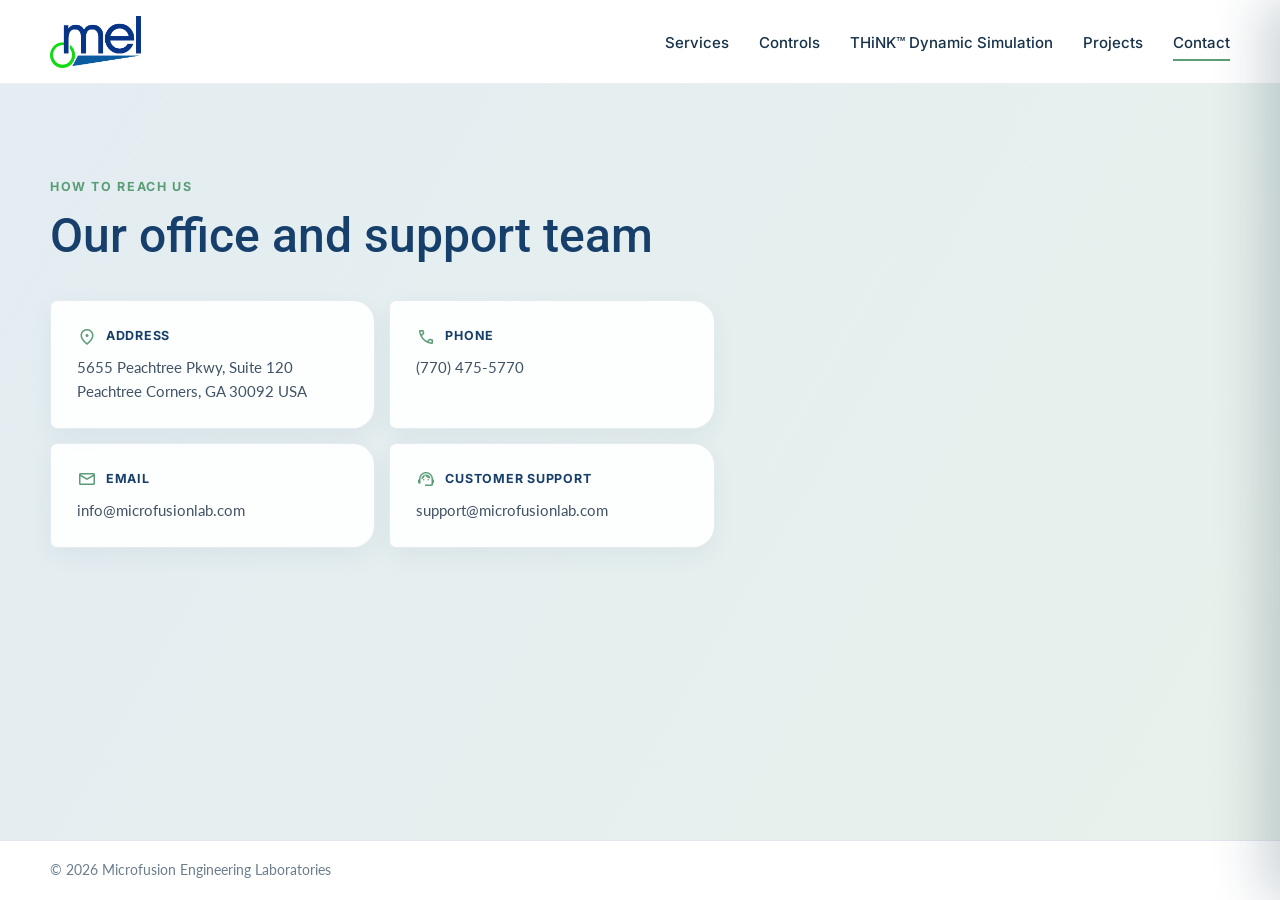
==== commit e534ca30: "start on project page, project examples layout" ====
--- a/contact/index.html
+++ b/contact/index.html
@@ -77,7 +77,7 @@
               <div class="contact-value address">
                 <a href="https://maps.app.goo.gl/mSvgAo5JVKXqEtjM9" target="_blank" rel="noopener noreferrer">
                   5655 Peachtree Pkwy, Suite 120<br>
-                  Norcross, GA 30092 USA
+                  Peachtree Corners, GA 30092 USA
                 </a>
               </div>
             </div>
--- a/styles/main.css
+++ b/styles/main.css
@@ -46,6 +46,13 @@
 
 main {
   flex: 1;
+  width: 100%;
+  min-width: 0;
+}
+
+.section {
+  width: 100%;
+  max-width: 100%;
 }
 
 body.nav-open {
@@ -381,6 +388,7 @@
 .hero__inner {
   display: grid;
   grid-template-columns: 1fr 1fr;
+  grid-template-columns: 0.7fr 1fr;
   align-items: center;
   gap: 70px;
 }
@@ -518,12 +526,17 @@
 
 /* Homepage rhythm and section alignment */
 .hero.section,
-.services.section,
-.controls.section,
-.digital-twins.section {
+.services.section
+ {
   /* padding-block: 74px;
   padding-block: 58px; */
-  padding: 40px;
+  padding: 25px;
+}
+
+.controls.section,
+.digital-twins.section
+ {
+  padding: 40px 25px;
 }
 
 /* .hero.section {
@@ -550,6 +563,7 @@
   margin-top: 16px;
   margin-top: 14px;
   text-align: center;
+  text-align: start;
 }
 
 .services-list {
@@ -1633,6 +1647,142 @@
   }
 }
 
+/* Three-column project references */
+.projects-reference-showcase {
+  padding: clamp(64px, 8vw, 0px) 0 clamp(80px, 10vw, 124px);
+  background: linear-gradient(180deg, #fff 0%, #f7faf8 100%);
+}
+
+.projects-reference-showcase::before {
+  display: none;
+}
+
+.projects-reference-title {
+  margin-bottom: clamp(48px, 6vw, 76px);
+}
+
+.project-reference-grid {
+  display: grid;
+  grid-template-columns: repeat(3, minmax(0, 1fr));
+  align-items: start;
+  gap: clamp(26px, 3.5vw, 46px);
+}
+
+.project-reference-card {
+  min-width: 0;
+  border: 0;
+  background: transparent;
+}
+
+.project-reference-card__media {
+  overflow: hidden;
+  aspect-ratio: 4 / 3;
+  margin: 0;
+  border-radius: 8px 24px 8px 24px;
+  background: #dce8e1;
+  box-shadow: 0 18px 38px -16px rgba(var(--brand-rgb), 0.3);
+}
+
+.project-reference-card__media img {
+  width: 100%;
+  height: 100%;
+  object-fit: cover;
+  transition: transform 320ms ease;
+}
+
+.project-reference-card:hover .project-reference-card__media img {
+  transform: scale(1.025);
+}
+
+.project-reference-card__content {
+  padding: 24px 4px 0;
+}
+
+.project-reference-card__category {
+  display: inline-flex;
+  align-items: center;
+  gap: 8px;
+  margin-bottom: 11px;
+  font-family: "Inter", sans-serif;
+  color: #477e5e;
+  font-size: 0.76rem;
+  font-weight: 700;
+  letter-spacing: 0.09em;
+  text-transform: uppercase;
+}
+
+/* .project-reference-card__category::before {
+  width: 8px;
+  height: 8px;
+  border-radius: 50%;
+  background: var(--brand-green);
+  content: "";
+} */
+
+.project-reference-card h2 {
+  margin: 0;
+  font-family: "Roboto", sans-serif;
+  color: var(--brand);
+  font-size: clamp(1.3rem, 1.7vw, 1.65rem);
+  font-weight: 500;
+  line-height: 1.2;
+}
+
+.project-reference-card__location {
+  display: flex;
+  align-items: center;
+  gap: 6px;
+  margin: 11px 0 17px;
+  color: #477e5e;
+  font-size: 0.92rem;
+  font-weight: 600;
+}
+
+.project-reference-card__location .material-symbols-outlined {
+  font-size: 1.15rem;
+}
+
+.project-reference-card__content > p:not(.project-reference-card__location):not(.project-reference-card__system) {
+  margin: 0;
+  color: var(--text);
+  line-height: 1.65;
+}
+
+.project-reference-card__system {
+  display: inline-block;
+  margin: 20px 0 0;
+  padding: 7px 12px;
+  border-radius: 999px;
+  color: var(--brand);
+  background: rgba(var(--brand-green-rgb), 0.11);
+  font-size: 0.86rem;
+}
+
+@media (max-width: 900px) {
+  .project-reference-grid {
+    grid-template-columns: repeat(2, minmax(0, 1fr));
+  }
+}
+
+@media (max-width: 620px) {
+  .projects-reference-showcase {
+    padding-block: 52px 76px;
+  }
+
+  .projects-reference-title {
+    margin-bottom: 42px;
+  }
+
+  .project-reference-grid {
+    grid-template-columns: 1fr;
+    gap: 46px;
+  }
+
+  .project-reference-card__content {
+    padding-top: 20px;
+  }
+}
+
 /* Dedicated contact page */
 .contact-page .page-hero {
   padding-block: 84px 78px;
@@ -1711,4 +1861,4 @@
     scroll-behavior: auto !important;
     transition-duration: 0.01ms !important;
   }
-}
+}
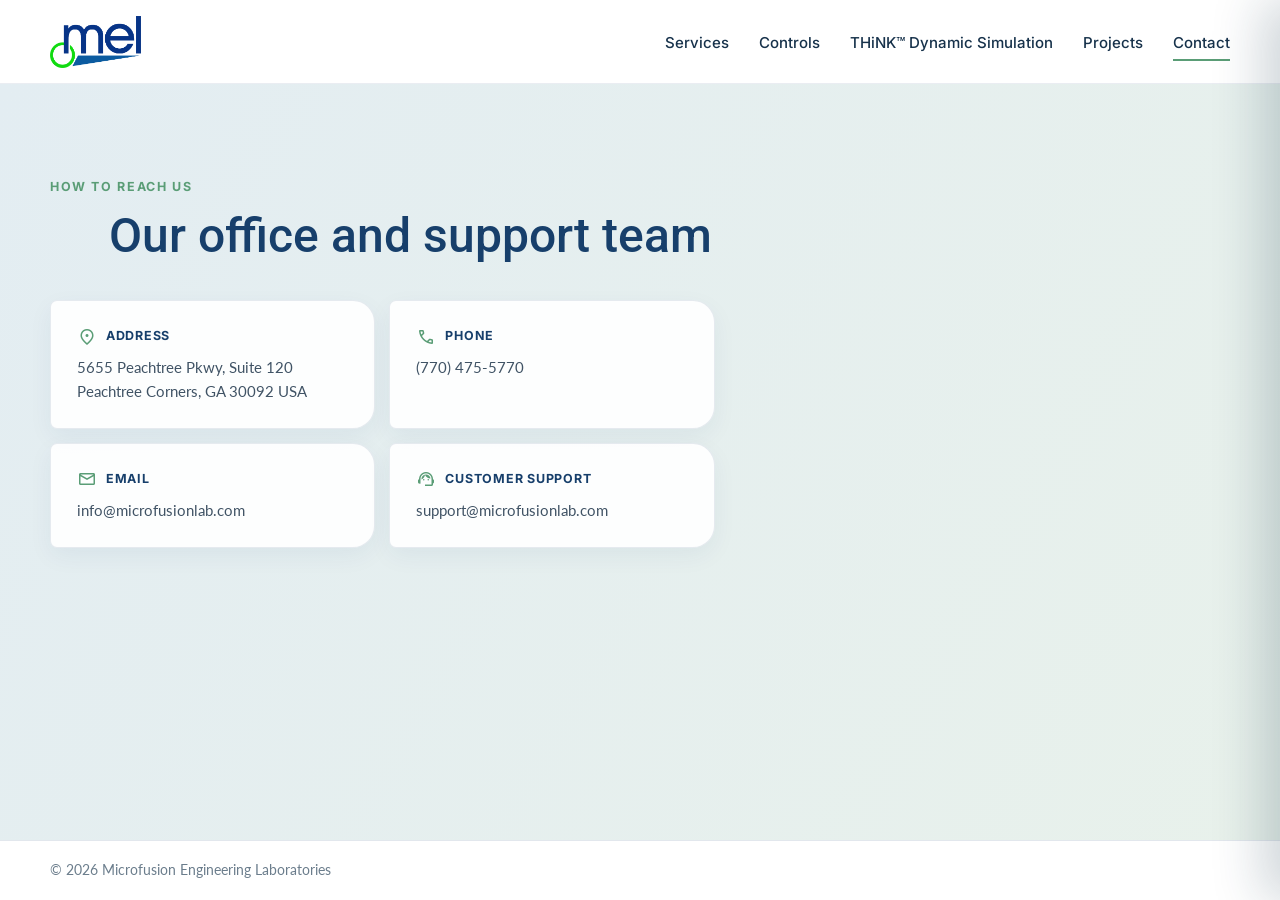
==== commit da1230e0: "pre deployment push, code cleanup, removal of commented code, removal of unused images, mobile respo" ====
--- a/contact/index.html
+++ b/contact/index.html
@@ -1,15 +1,19 @@
 <!DOCTYPE html>
 <html lang="en">
+
 <head>
   <meta charset="UTF-8">
   <meta name="viewport" content="width=device-width, initial-scale=1.0">
-  <meta name="description" content="Contact Microfusion Engineering Laboratories for control systems, simulation, commissioning, and engineering support.">
+  <meta name="description"
+    content="Contact Microfusion Engineering Laboratories for control systems, simulation, commissioning, and engineering support.">
   <title>Contact | MicroFusion</title>
 
   <link rel="shortcut icon" href="../favicon.ico" type="image/x-icon">
   <link rel="preconnect" href="https://fonts.googleapis.com">
   <link rel="preconnect" href="https://fonts.gstatic.com" crossorigin>
-  <link href="https://fonts.googleapis.com/css2?family=Inter:wght@300;400;500;600;700&family=Lato:wght@300;400;700&family=Roboto:wght@300;400;500;700&display=swap" rel="stylesheet">
+  <link
+    href="https://fonts.googleapis.com/css2?family=Inter:wght@300;400;500;600;700&amp;family=Lato:wght@300;400;700&amp;family=Roboto:wght@300;400;500;700&amp;display=swap"
+    rel="stylesheet">
   <link href="https://fonts.googleapis.com/css2?family=Material+Symbols+Outlined" rel="stylesheet">
   <link rel="stylesheet" href="../styles/main.css">
 </head>
@@ -29,7 +33,8 @@
         <a class="site-nav__link active" href="./" aria-current="page">Contact</a>
       </nav>
 
-      <button class="nav-toggle" id="navToggle" aria-label="Open menu" aria-controls="mobileNav" aria-expanded="false">☰</button>
+      <button class="nav-toggle" id="navToggle" aria-label="Open menu" aria-controls="mobileNav"
+        aria-expanded="false">☰</button>
     </div>
   </header>
 
@@ -48,23 +53,11 @@
   </nav>
 
   <main>
-    <!-- <section class="page-hero contact-hero">
-      <div class="container page-hero__inner">
-        <span class="eyebrow">MicroFusion Engineering Laboratories</span>
-        <h1>Contact</h1>
-        <p>
-          Connect with MEL about control systems, dynamic simulation, commissioning,
-          or the engineering support your next project requires.
-        </p>
-      </div>
-    </section> -->
-
     <section class="contact-page-contact" aria-labelledby="contact-details-title">
       <div class="container">
         <div class="contact-page-heading">
           <span class="section-kicker">How to reach us</span>
           <h2 class="section-title" id="contact-details-title">Our office and support team</h2>
-          <!-- <p>Reach our team directly or use the map to locate our Norcross, Georgia office.</p> -->
         </div>
 
         <div class="contact-layout">
@@ -112,16 +105,6 @@
               </div>
             </div>
           </div>
-
-          <!-- <div class="map-card">
-            <iframe
-              src="https://www.google.com/maps/embed?pb=!1m18!1m12!1m3!1d3309.0489868190098!2d-84.22823152408021!3d33.9655803731898!2m3!1f0!2f0!3f0!3m2!1i1024!2i768!4f13.1!3m3!1m2!1s0x88f5a0b836dc0383%3A0xdf28c80600c2f435!2sMicrofusion%20Engineering!5e0!3m2!1sen!2sus!4v1772068698917!5m2!1sen!2sus"
-              title="MicroFusion office location"
-              allowfullscreen
-              loading="lazy"
-              referrerpolicy="no-referrer-when-downgrade">
-            </iframe>
-          </div> -->
         </div>
       </div>
     </section>
@@ -135,4 +118,5 @@
 
   <script type="module" src="../scripts/main.js"></script>
 </body>
-</html>
+
+</html>
--- a/styles/main.css
+++ b/styles/main.css
@@ -44,6 +44,7 @@
   line-height: 1.65;
 }
 
+
 main {
   flex: 1;
   width: 100%;
@@ -79,10 +80,6 @@
   width: min(calc(100% - 40px), var(--container));
   margin-inline: auto;
 }
-
-/* .section {
-  padding: 92px 0;
-} */
 
 .section-title {
   margin: 0;
@@ -91,17 +88,17 @@
   font-weight: 500;
   line-height: 1.1;
   color: var(--brand);
+  text-align: center;
 }
 
 .section-title--graphic {
   display: grid;
   grid-template-columns: repeat(2, minmax(0, 1fr));
   align-items: center;
-  gap: clamp(18px, 3vw, 38px);
-  width: 100%;
+  width: 85%;
+  margin-inline: auto;
   color: #5f8fcf;
-  font-size: clamp(2.25rem, 2.4vw, 3rem);
-  /* font-size: 2rem; */
+  font-size: 2rem;
 }
 
 .section-title__half {
@@ -115,7 +112,6 @@
   width:85%;
   height: clamp(11px, 1.5vw, 18px);
   background: linear-gradient(180deg, #4f83c2 0%, #76a5d9 100%);
-  /* background: linear-gradient(180deg, var(--brand) 0%, var(--brand-light) 100%); */
   content: "";
 }
 
@@ -244,7 +240,6 @@
   top: 0;
   height: var(--header-height);
   border-bottom: 1px solid rgba(var(--brand-rgb), 0.09);
-  background: rgba(255, 255, 255, 0.94);
   background: rgba(255, 255, 255, 0.5);
   backdrop-filter: blur(14px);
 }
@@ -375,7 +370,6 @@
   transform: translateX(0);
 }
 
-/* Support the shared navigation script used by the homepage. */
 .mobile-nav.is-open {
   transform: translateX(0);
 }
@@ -384,13 +378,13 @@
   opacity: 1;
 }
 
-/* Homepage-compatible foundations */
 .hero__inner {
   display: grid;
-  grid-template-columns: 1fr 1fr;
-  grid-template-columns: 0.7fr 1fr;
+  grid-template-columns: 0.9fr 1fr;
   align-items: center;
-  gap: 70px;
+  gap: clamp(28px, 4vw, 44px);
+  width: min(100%, 1080px);
+  margin-inline: auto;
 }
 
 .hero__title {
@@ -430,8 +424,8 @@
   display: grid;
   grid-template-columns: repeat(2, minmax(0, 1fr));
   align-items: center;
-  gap: clamp(18px, 2.5vw, 30px);
-  width: min(100%, 1000px);
+  gap: clamp(14px, 2vw, 22px);
+  width: min(100%, 920px);
   margin: 36px auto 0;
 }
 
@@ -472,9 +466,9 @@
 .feature-grid {
   display: grid;
   grid-template-columns: repeat(3, minmax(0, 1fr));
-  grid-auto-rows: 1fr;
-  gap: 20px;
-  margin-top: 28px;
+  gap: 18px 14px;
+  width: min(100%, 1080px);
+  margin: 28px auto 0;
 }
 
 .feature-card {
@@ -482,28 +476,17 @@
   overflow: hidden;
   display: grid;
   grid-template-columns: 38px minmax(0, 1fr);
-  grid-template-rows: auto 1fr;
-  align-content: start;
+  grid-template-rows: auto auto;
+  align-content: center;
   column-gap: 10px;
   row-gap: 10px;
-  min-height: 265px;
-  padding: 18px;
+  min-height: 0;
+  padding: 20px;
   border: 0;
   border-radius: var(--radius);
-  /* background: #fff; */
+  background: #fff;
   box-shadow: 0 18px 40px -10px rgba(20, 53, 78, 0.05);
 }
-
-/* .feature-card::after {
-  position: absolute;
-  bottom: -58px;
-  right: -58px;
-  width: 116px;
-  height: 116px;
-  border-radius: 50%;
-  background: rgba(var(--brand-light-rgb), 0.1);
-  content: "";
-} */
 
 .feature-icon {
   color: var(--brand-green);
@@ -524,12 +507,46 @@
   text-align: center;
 }
 
-/* Homepage rhythm and section alignment */
+.section-lead .btn-project {
+  min-height: 42px;
+  margin-left: 8px;
+  padding: 5px 14px 5px 6px;
+  gap: 8px;
+  font-size: 0.9em;
+  line-height: 1.25;
+  vertical-align: middle;
+  white-space: nowrap;
+}
+
+.section-lead .btn-project__icon {
+  width: 30px;
+  height: 30px;
+  font-size: 1.05rem;
+}
+
+.project-experience-link {
+  display: inline-flex;
+  align-items: center;
+  padding: 5px 5px;
+  border-radius: 20px;
+  background: none;
+  color: #477e5e;
+  font-size: 1.1em;
+  font-weight: bold;
+  vertical-align: middle;
+  white-space: nowrap;
+}
+
+.project-experience-link:hover,
+.project-experience-link:focus-visible {
+  color: #fff;
+  background: var(--brand);
+  box-shadow: 0 10px 24px -10px rgba(var(--brand-rgb), 0.7);
+}
+
 .hero.section,
 .services.section
  {
-  /* padding-block: 74px;
-  padding-block: 58px; */
   padding: 25px;
 }
 
@@ -539,15 +556,6 @@
   padding: 40px 25px;
 }
 
-/* .hero.section {
-  padding-block: 68px;
-  padding-block: 58px;
-} */
-
-/* .services {
-  padding-block: 62px;
-  padding-block: 50px;
-} */
 
 .services .section-title,
 .controls .section-title,
@@ -560,9 +568,7 @@
 .digital-twins .section-lead,
 .services-list {
   max-width: 900px;
-  margin-top: 16px;
   margin-top: 14px;
-  text-align: center;
   text-align: start;
 }
 
@@ -594,7 +600,7 @@
   text-align: left;
   color: var(--brand);
   font-weight: bold;
-  margin: -5px 0px;
+  margin: -10px 0px;
 }
 
 .services-list span {
@@ -609,17 +615,6 @@
     transform: none;
   }
 }
-
-
-
-/* .services-list {
-  max-width: 820px;
-  margin: 20px auto 0;
-  color: var(--text);
-  font-size: 1.08rem;
-  line-height: 1.75;
-  text-align: start;
-} */
 
 .feature-card .feature-icon,
 .feature-card .feature-label,
@@ -701,15 +696,12 @@
 .projects-showcase {
   position: relative;
   overflow: hidden;
-  padding-top: 110px;
-  /* padding-top: 110px; */
-  padding-top: 50px;
+  padding-top: 30px;
 }
 
 .projects-showcase::before {
   position: absolute;
   top: 330px;
-  /* top: 330px; */
   right: -230px;
   width: 560px;
   height: 560px;
@@ -723,8 +715,6 @@
   grid-template-columns: 0.8fr 1.2fr;
   align-items: end;
   gap: 70px;
-  margin-bottom: 66px;
-  margin-bottom: 50px;
 }
 
 .projects-intro p {
@@ -943,7 +933,6 @@
 
 /* Contact and footer */
 .contact {
-  background: linear-gradient(120deg, #edf5f8, #f3f8f4);
   background: linear-gradient(120deg, #e3edf2, #e8f1eb);
 }
 
@@ -967,7 +956,6 @@
 .home-contact {
   position: relative;
   overflow: hidden;
-  padding-block: 58px !important;
   padding-block: 50px !important;
 }
 
@@ -1112,7 +1100,6 @@
   flex-shrink: 0;
   display: flex;
   align-items: center;
-  /* padding: 34px 0; */
   border-top: 1px solid rgba(var(--brand-rgb), 0.12);
   background: #fff;
 }
@@ -1190,7 +1177,6 @@
   .services.section,
   .controls.section,
   .digital-twins.section {
-    padding-block: 60px;
     padding-block: 52px;
   }
 
@@ -1301,12 +1287,10 @@
   .services.section,
   .controls.section,
   .digital-twins.section {
-    padding-block: 50px;
     padding-block: 42px;
   }
 
   .home-contact {
-    padding-block: 46px !important;
     padding-block: 42px !important;
   }
 
@@ -1397,7 +1381,6 @@
   }
 }
 
-/* Simplified projects list and balanced image gallery */
 .projects-flow {
   display: grid;
   grid-template-columns: minmax(0, 1.04fr) minmax(360px, 0.96fr);
@@ -1509,19 +1492,36 @@
   }
 }
 
-/* Alternating project pairs */
 .projects-intro {
-  grid-template-columns: minmax(0, 0.72fr) minmax(0, 1.28fr);
+  grid-template-columns: minmax(0, 1.15fr) minmax(0, 0.85fr);
   align-items: center;
-  gap: clamp(42px, 6vw, 76px);
-  padding: 34px 40px;
+  gap: clamp(24px, 3vw, 34px);
+  width: min(100%, 1080px);
+  margin-inline: auto;
+  padding: 10px 30px;
   border: 1px solid rgba(var(--brand-green-rgb), 0.2);
   border-radius: 8px 28px 8px 28px;
   background: linear-gradient(120deg, rgba(var(--brand-green-rgb), 0.12), rgba(var(--brand-light-rgb), 0.065));
   box-shadow: 0 12px 34px rgba(var(--brand-rgb), 0.055);
 }
 
+.projects-intro__title {
+  min-width: 0;
+  margin: 0;
+  font-family: "Roboto", sans-serif;
+  color: var(--brand);
+  font-size: clamp(1.35rem, 1.8vw, 1.75rem);
+  font-weight: 500;
+  line-height: 1.2;
+  white-space: nowrap;
+}
+
+.projects-intro__title span:first-child {
+  color: var(--brand-green);
+}
+
 .projects-intro p {
+  min-width: 0;
   width: 100%;
   max-width: none;
   padding-left: 0;
@@ -1624,6 +1624,10 @@
     padding: 30px;
   }
 
+  .projects-intro__title {
+    white-space: normal;
+  }
+
   .project-group .project-item,
   .project-group .project-item:nth-child(3n + 2),
   .project-group .project-item:nth-child(3n) {
@@ -1647,9 +1651,8 @@
   }
 }
 
-/* Three-column project references */
 .projects-reference-showcase {
-  padding: clamp(64px, 8vw, 0px) 0 clamp(80px, 10vw, 124px);
+  padding: 0;
   background: linear-gradient(180deg, #fff 0%, #f7faf8 100%);
 }
 
@@ -1658,29 +1661,45 @@
 }
 
 .projects-reference-title {
-  margin-bottom: clamp(48px, 6vw, 76px);
+  margin: 50px auto;
 }
 
 .project-reference-grid {
   display: grid;
   grid-template-columns: repeat(3, minmax(0, 1fr));
   align-items: start;
-  gap: clamp(26px, 3.5vw, 46px);
+  gap: 54px clamp(14px, 2vw, 24px);
+  width: min(100%, 930px);
+  margin-inline: auto;
 }
 
 .project-reference-card {
+  width: min(100%, 290px);
   min-width: 0;
   border: 0;
   background: transparent;
+}
+
+.project-reference-card:nth-child(3n + 1) {
+  justify-self: center;
+}
+
+.project-reference-card:nth-child(3n + 2) {
+  justify-self: center;
+}
+
+.project-reference-card:nth-child(3n) {
+  justify-self: center;
 }
 
 .project-reference-card__media {
   overflow: hidden;
   aspect-ratio: 4 / 3;
   margin: 0;
-  border-radius: 8px 24px 8px 24px;
+  width: 85%;
+  border-radius: 24px;
   background: #dce8e1;
-  box-shadow: 0 18px 38px -16px rgba(var(--brand-rgb), 0.3);
+  box-shadow: 0 16px 34px -16px rgba(var(--brand-rgb), 0.35);
 }
 
 .project-reference-card__media img {
@@ -1688,10 +1707,6 @@
   height: 100%;
   object-fit: cover;
   transition: transform 320ms ease;
-}
-
-.project-reference-card:hover .project-reference-card__media img {
-  transform: scale(1.025);
 }
 
 .project-reference-card__content {
@@ -1711,14 +1726,6 @@
   text-transform: uppercase;
 }
 
-/* .project-reference-card__category::before {
-  width: 8px;
-  height: 8px;
-  border-radius: 50%;
-  background: var(--brand-green);
-  content: "";
-} */
-
 .project-reference-card h2 {
   margin: 0;
   font-family: "Roboto", sans-serif;
@@ -1732,7 +1739,7 @@
   display: flex;
   align-items: center;
   gap: 6px;
-  margin: 11px 0 17px;
+  margin: 5px 0 10px;
   color: #477e5e;
   font-size: 0.92rem;
   font-weight: 600;
@@ -1750,18 +1757,32 @@
 
 .project-reference-card__system {
   display: inline-block;
-  margin: 20px 0 0;
-  padding: 7px 12px;
+  margin: 10px 0 0;
+  padding: 8px 11px;
   border-radius: 999px;
   color: var(--brand);
   background: rgba(var(--brand-green-rgb), 0.11);
-  font-size: 0.86rem;
+  font-size: 0.95rem;
+  font-weight: 600;
+  line-height: 1.4;
+}
+
+.project-reference-card__system strong {
+  font-weight: 700;
 }
 
 @media (max-width: 900px) {
   .project-reference-grid {
     grid-template-columns: repeat(2, minmax(0, 1fr));
   }
+
+  .project-reference-card:nth-child(odd) {
+    justify-self: center;
+  }
+
+  .project-reference-card:nth-child(even) {
+    justify-self: center;
+  }
 }
 
 @media (max-width: 620px) {
@@ -1776,6 +1797,12 @@
   .project-reference-grid {
     grid-template-columns: 1fr;
     gap: 46px;
+  }
+
+  .project-reference-card,
+  .project-reference-card:nth-child(n) {
+    justify-self: center;
+    width: min(100%, 360px);
   }
 
   .project-reference-card__content {
@@ -1847,6 +1874,173 @@
 
   .contact-page .contact-card {
     padding: 20px;
+  }
+}
+
+@media (max-width: 860px) {
+  .container {
+    width: min(calc(100% - 32px), var(--container));
+  }
+
+  .hero__inner {
+    gap: 28px;
+  }
+
+  .hero__media {
+    width: min(100%, 620px);
+    margin-inline: auto;
+  }
+
+  .projects-intro {
+    gap: 20px;
+  }
+
+  .contact-heading {
+    margin-bottom: 22px;
+  }
+
+  .project-reference-grid {
+    gap: 48px 20px;
+  }
+}
+
+@media (max-width: 620px) {
+  .container {
+    width: min(calc(100% - 28px), var(--container));
+  }
+
+  .hero.section,
+  .services.section,
+  .controls.section,
+  .digital-twins.section {
+    padding: 38px 0;
+  }
+
+  .hero__inner {
+    gap: 24px;
+  }
+
+  .hero__title {
+    margin-bottom: 16px;
+    font-size: clamp(2.15rem, 11vw, 3rem);
+  }
+
+  .hero__text {
+    margin-bottom: 24px;
+  }
+
+  .section-title--graphic {
+    width: 100%;
+    gap: 4px;
+  }
+
+  .section-title__half--first,
+  .section-title__half--second {
+    gap: 4px;
+  }
+
+  .section-lead .btn-project {
+    margin: 10px 0 0;
+  }
+
+  .feature-grid {
+    gap: 16px;
+    margin-top: 24px;
+  }
+
+  .feature-card {
+    padding: 18px;
+  }
+
+  .section-image-grid {
+    gap: 16px;
+    margin-top: 26px;
+  }
+
+  .projects-showcase {
+    padding-top: 48px;
+  }
+
+  .projects-intro {
+    gap: 14px;
+    margin-bottom: 34px;
+    padding: 22px 18px;
+  }
+
+  .projects-intro__title {
+    font-size: 1.3rem;
+  }
+
+  .projects-intro p {
+    margin: 0;
+    padding-left: 0;
+  }
+
+  .projects-reference-showcase {
+    padding-block: 36px 60px;
+  }
+
+  .projects-reference-title {
+    width: 100%;
+    margin: 0 auto 36px;
+  }
+
+  .project-reference-grid {
+    gap: 42px;
+  }
+
+  .project-reference-card__content {
+    padding: 18px 2px 0;
+  }
+
+  .project-reference-card__system {
+    font-size: 0.9rem;
+  }
+
+  .home-contact {
+    padding: 38px 0 !important;
+  }
+
+  .contact-heading .section-title {
+    font-size: 2rem;
+  }
+
+  .contact-address {
+    align-items: flex-start;
+    margin-bottom: 20px;
+  }
+
+  .contact-panel {
+    gap: 12px;
+  }
+
+  .contact-card {
+    padding: 16px;
+  }
+
+  .contact-page .page-hero {
+    padding-block: 52px 48px;
+  }
+
+  .contact-page-contact {
+    padding: 44px 0 52px;
+  }
+
+  .contact-page-heading {
+    margin-bottom: 24px;
+  }
+
+  .site-footer {
+    height: auto;
+    min-height: 60px;
+    padding: 14px 0;
+  }
+
+  .site-footer__inner {
+    align-items: center;
+    justify-content: center;
+    gap: 10px;
+    text-align: center;
   }
 }
 
@@ -1861,4 +2055,4 @@
     scroll-behavior: auto !important;
     transition-duration: 0.01ms !important;
   }
-}+}
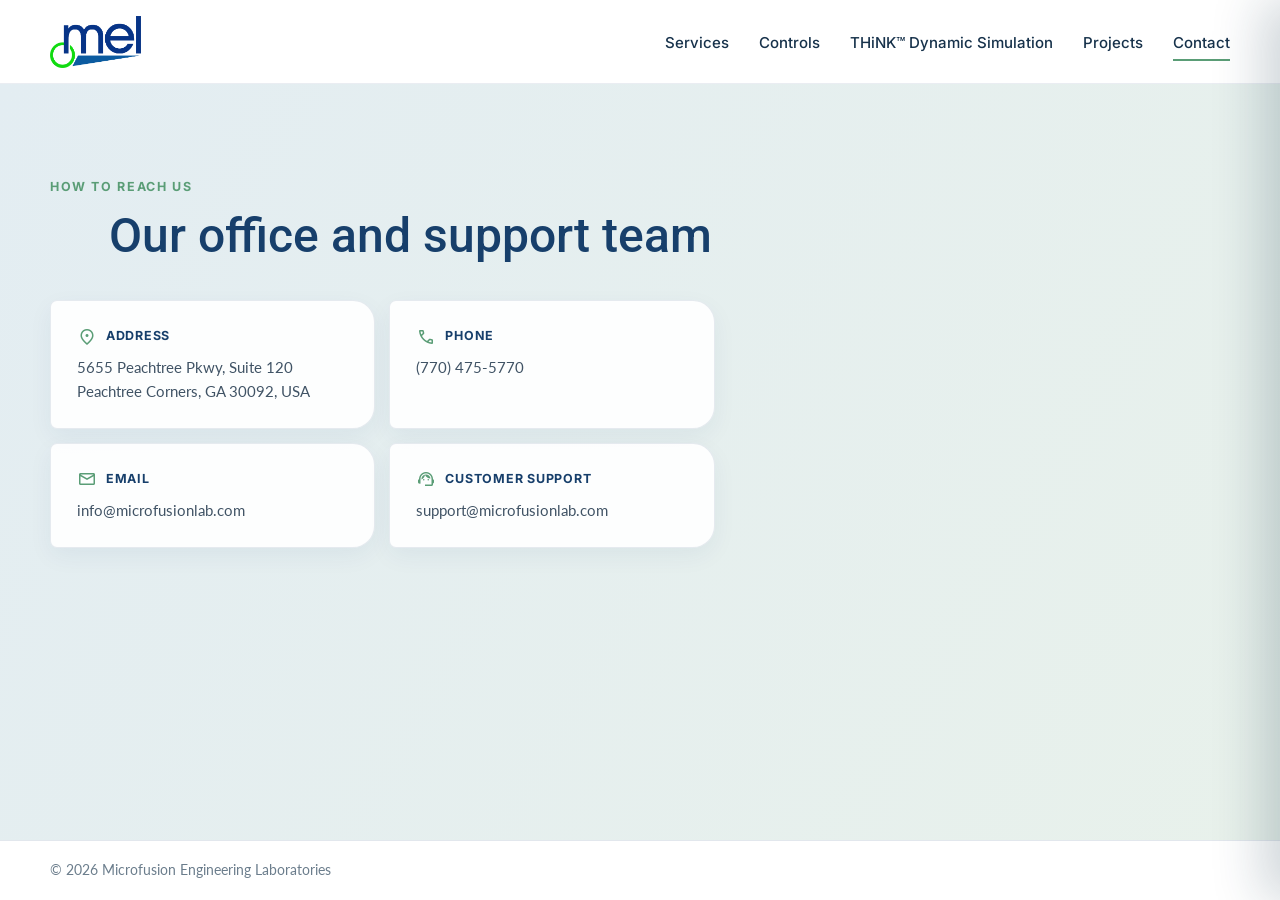
==== commit c4f2ea17: "updates to wording, adding comma to company address" ====
--- a/contact/index.html
+++ b/contact/index.html
@@ -70,7 +70,7 @@
               <div class="contact-value address">
                 <a href="https://maps.app.goo.gl/mSvgAo5JVKXqEtjM9" target="_blank" rel="noopener noreferrer">
                   5655 Peachtree Pkwy, Suite 120<br>
-                  Peachtree Corners, GA 30092 USA
+                  Peachtree Corners, GA 30092, USA
                 </a>
               </div>
             </div>
--- a/styles/main.css
+++ b/styles/main.css
@@ -1802,7 +1802,13 @@
   .project-reference-card,
   .project-reference-card:nth-child(n) {
     justify-self: center;
-    width: min(100%, 360px);
+    /* width: min(100%, 360px); */
+    width: 100%;
+    max-width: none;
+  }
+
+  .project-reference-card__media {
+    width: 100%;
   }
 
   .project-reference-card__content {
@@ -1958,7 +1964,8 @@
   }
 
   .projects-showcase {
-    padding-top: 48px;
+    padding-top: 24px;
+    padding-bottom: 0px;
   }
 
   .projects-intro {
@@ -1977,12 +1984,17 @@
   }
 
   .projects-reference-showcase {
-    padding-block: 36px 60px;
+    /* padding-block: 36px 60px; */
+    padding-top: 10px;
   }
 
   .projects-reference-title {
     width: 100%;
     margin: 0 auto 36px;
+  }
+
+  #think-project-list-title {
+    padding-top: 40px;
   }
 
   .project-reference-grid {
